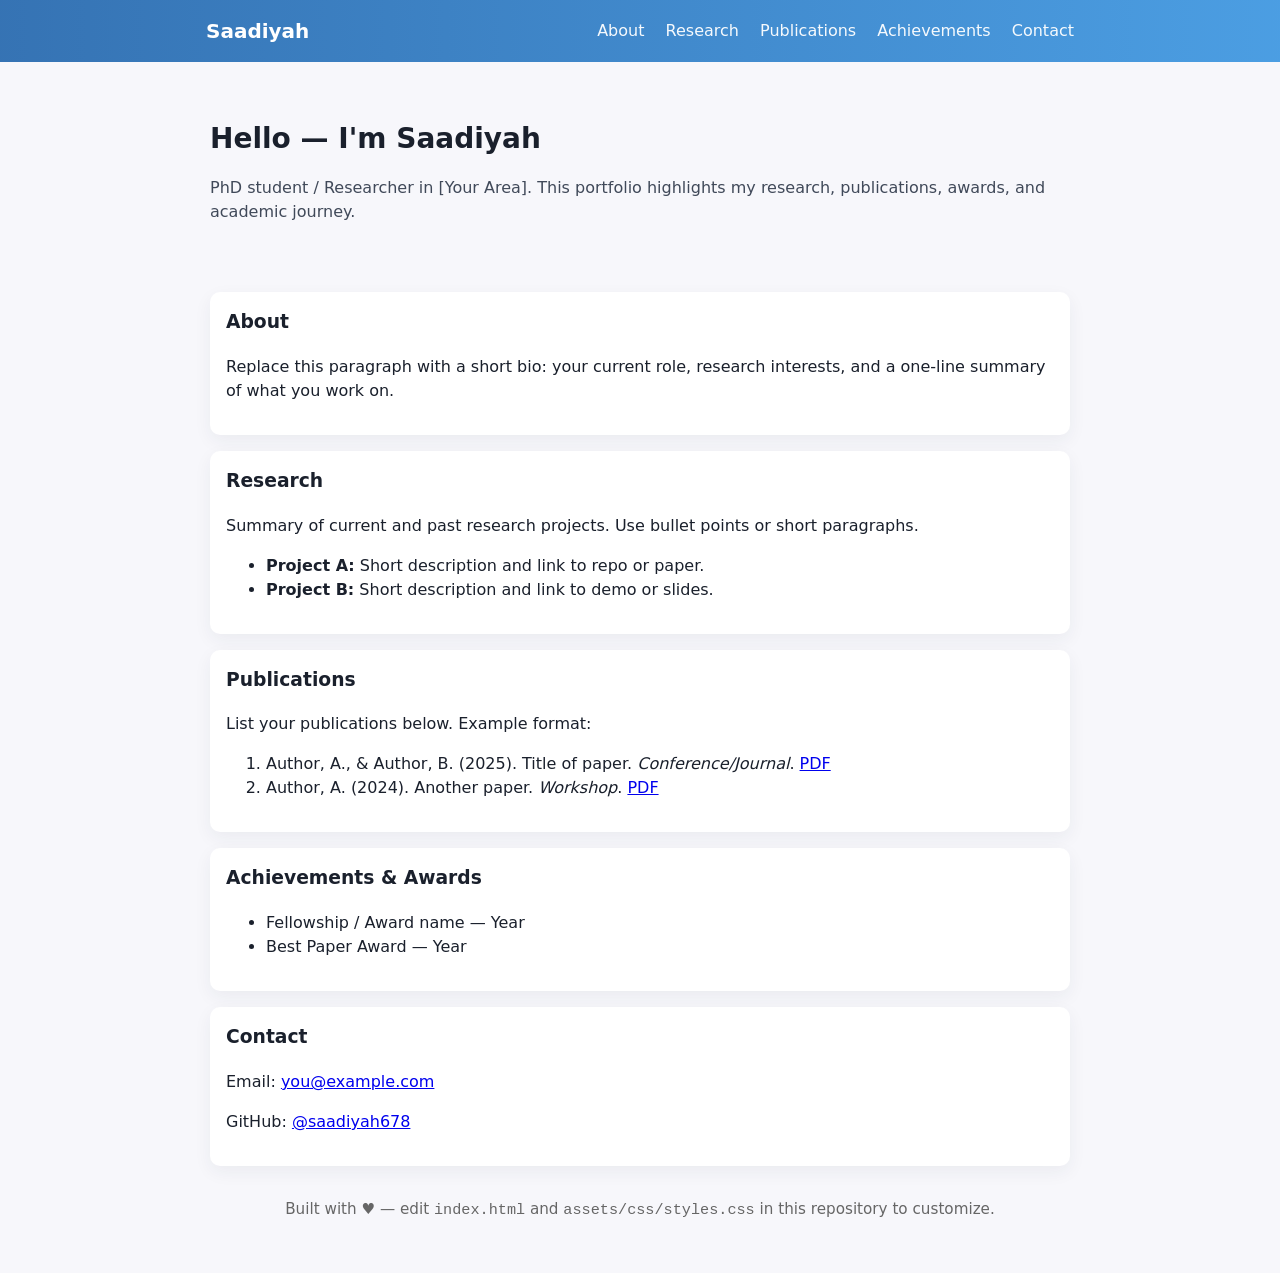
==== index.html @ e5b78a2c "Add initial portfolio website (index, styles, README)" ====
<!doctype html>
<html lang="en">
<head>
  <meta charset="utf-8" />
  <meta name="viewport" content="width=device-width, initial-scale=1" />
  <title>Saadiyah — Research & Portfolio</title>
  <meta name="description" content="Personal portfolio featuring research, publications, achievements, awards, and academic journey." />
  <link rel="stylesheet" href="/assets/css/styles.css">
</head>
<body>
  <header class="site-header">
    <div class="container">
      <h1 class="site-title">Saadiyah</h1>
      <nav class="nav">
        <a href="#about">About</a>
        <a href="#research">Research</a>
        <a href="#publications">Publications</a>
        <a href="#achievements">Achievements</a>
        <a href="#contact">Contact</a>
      </nav>
    </div>
  </header>

  <main class="container">
    <section id="hero" class="hero">
      <h2>Hello — I'm Saadiyah</h2>
      <p class="lead">PhD student / Researcher in [Your Area]. This portfolio highlights my research, publications, awards, and academic journey.</p>
    </section>

    <section id="about" class="card">
      <h3>About</h3>
      <p>Replace this paragraph with a short bio: your current role, research interests, and a one-line summary of what you work on.</p>
    </section>

    <section id="research" class="card">
      <h3>Research</h3>
      <p>Summary of current and past research projects. Use bullet points or short paragraphs.</p>
      <ul>
        <li><strong>Project A:</strong> Short description and link to repo or paper.</li>
        <li><strong>Project B:</strong> Short description and link to demo or slides.</li>
      </ul>
    </section>

    <section id="publications" class="card">
      <h3>Publications</h3>
      <p>List your publications below. Example format:</p>
      <ol>
        <li>Author, A., & Author, B. (2025). Title of paper. <em>Conference/Journal</em>. <a href="#">PDF</a></li>
        <li>Author, A. (2024). Another paper. <em>Workshop</em>. <a href="#">PDF</a></li>
      </ol>
    </section>

    <section id="achievements" class="card">
      <h3>Achievements & Awards</h3>
      <ul>
        <li>Fellowship / Award name — Year</li>
        <li>Best Paper Award — Year</li>
      </ul>
    </section>

    <section id="contact" class="card">
      <h3>Contact</h3>
      <p>Email: <a href="mailto:you@example.com">you@example.com</a></p>
      <p>GitHub: <a href="https://github.com/saadiyah678">@saadiyah678</a></p>
    </section>

    <footer class="site-footer">
      <p>Built with ♥ — edit <code>index.html</code> and <code>assets/css/styles.css</code> in this repository to customize.</p>
    </footer>
  </main>
</body>
</html>
---- assets/css/styles.css ----
/* Simple responsive styles for the portfolio */
:root{
  --bg:#f7f7fb;
  --card:#ffffff;
  --accent:#2b6cb0;
  --text:#1a202c;
}
*{box-sizing:border-box}
body{font-family:system-ui,-apple-system,Segoe UI,Roboto,'Helvetica Neue',Arial;line-height:1.5;color:var(--text);background:var(--bg);margin:0}
.container{max-width:900px;margin:0 auto;padding:1.25rem}
.site-header{background:linear-gradient(90deg, rgba(43,108,176,0.95), rgba(66,153,225,0.95));color:#fff}
.site-header .container{display:flex;align-items:center;justify-content:space-between;padding:1rem}
.site-title{margin:0;font-size:1.25rem}
.nav a{color:rgba(255,255,255,0.95);margin-left:1rem;text-decoration:none}
.hero{padding:2.25rem 0}
.hero h2{margin:0 0 .5rem;font-size:1.75rem}
.lead{color:#2d3748;opacity:0.9}
.card{background:var(--card);padding:1rem;border-radius:10px;margin:1rem 0;box-shadow:0 6px 18px rgba(36,47,60,0.06)}
.card h3{margin-top:0}
.site-footer{text-align:center;color:#666;margin:2rem 0;font-size:.95rem}
@media (max-width:600px){
  .site-header .container{flex-direction:column;align-items:flex-start}
  .nav{margin-top:.5rem}
  .nav a{margin-left:0;margin-right:1rem}
}
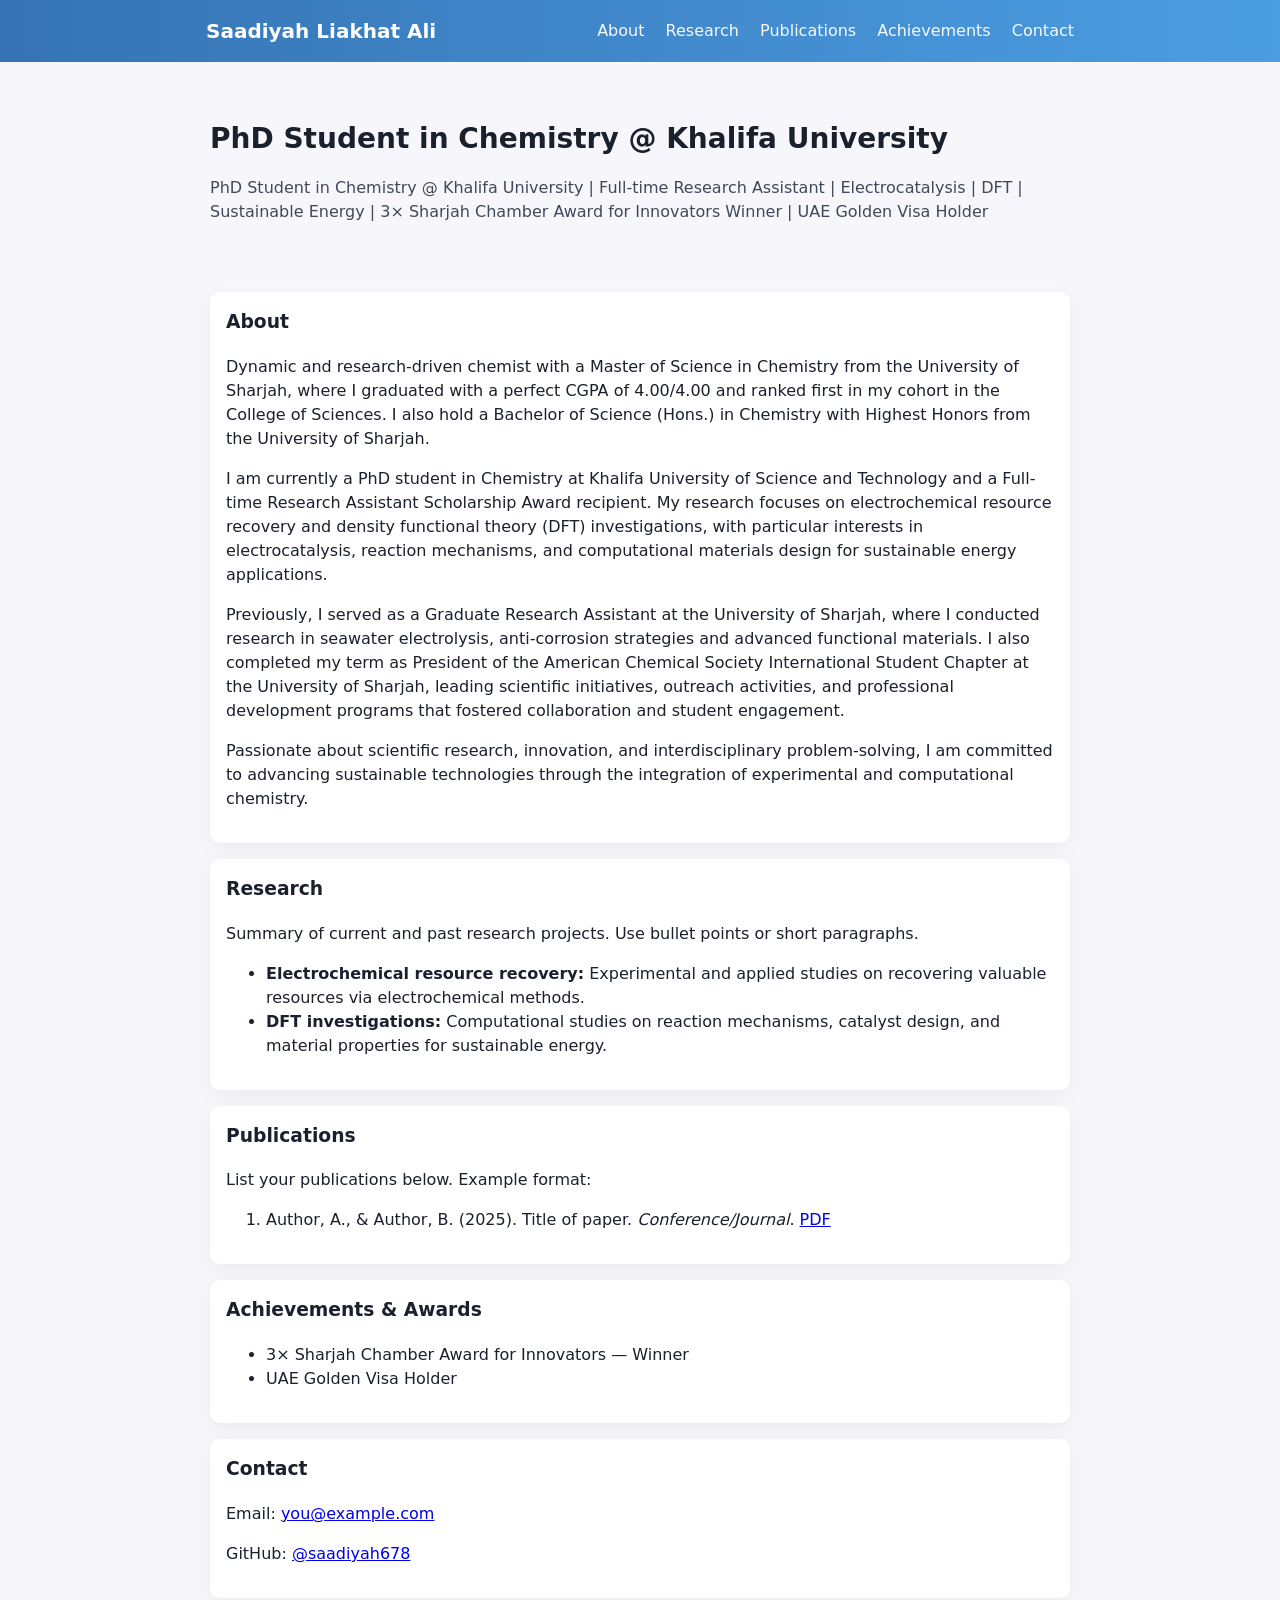
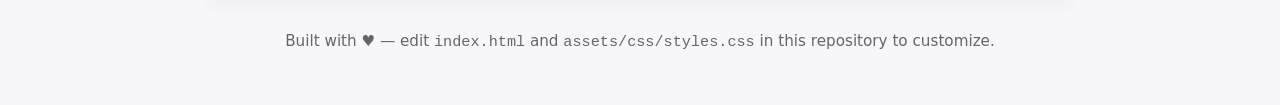
==== commit 8feecfe2: "Update homepage: add full name, professional title, and detailed bio" ====
--- a/index.html
+++ b/index.html
@@ -3,14 +3,14 @@
 <head>
   <meta charset="utf-8" />
   <meta name="viewport" content="width=device-width, initial-scale=1" />
-  <title>Saadiyah — Research & Portfolio</title>
-  <meta name="description" content="Personal portfolio featuring research, publications, achievements, awards, and academic journey." />
+  <title>Saadiyah Liakhat Ali — Research & Portfolio</title>
+  <meta name="description" content="Saadiyah Liakhat Ali — PhD Student in Chemistry. Research in electrocatalysis, DFT, and sustainable energy." />
   <link rel="stylesheet" href="/assets/css/styles.css">
 </head>
 <body>
   <header class="site-header">
     <div class="container">
-      <h1 class="site-title">Saadiyah</h1>
+      <h1 class="site-title">Saadiyah Liakhat Ali</h1>
       <nav class="nav">
         <a href="#about">About</a>
         <a href="#research">Research</a>
@@ -23,21 +23,27 @@
 
   <main class="container">
     <section id="hero" class="hero">
-      <h2>Hello — I'm Saadiyah</h2>
-      <p class="lead">PhD student / Researcher in [Your Area]. This portfolio highlights my research, publications, awards, and academic journey.</p>
+      <h2>PhD Student in Chemistry @ Khalifa University</h2>
+      <p class="lead">PhD Student in Chemistry @ Khalifa University | Full-time Research Assistant | Electrocatalysis | DFT | Sustainable Energy | 3× Sharjah Chamber Award for Innovators Winner | UAE Golden Visa Holder</p>
     </section>
 
     <section id="about" class="card">
       <h3>About</h3>
-      <p>Replace this paragraph with a short bio: your current role, research interests, and a one-line summary of what you work on.</p>
+      <p>Dynamic and research-driven chemist with a Master of Science in Chemistry from the University of Sharjah, where I graduated with a perfect CGPA of 4.00/4.00 and ranked first in my cohort in the College of Sciences. I also hold a Bachelor of Science (Hons.) in Chemistry with Highest Honors from the University of Sharjah.</p>
+
+      <p>I am currently a PhD student in Chemistry at Khalifa University of Science and Technology and a Full-time Research Assistant Scholarship Award recipient. My research focuses on electrochemical resource recovery and density functional theory (DFT) investigations, with particular interests in electrocatalysis, reaction mechanisms, and computational materials design for sustainable energy applications.</p>
+
+      <p>Previously, I served as a Graduate Research Assistant at the University of Sharjah, where I conducted research in seawater electrolysis, anti-corrosion strategies and advanced functional materials. I also completed my term as President of the American Chemical Society International Student Chapter at the University of Sharjah, leading scientific initiatives, outreach activities, and professional development programs that fostered collaboration and student engagement.</p>
+
+      <p>Passionate about scientific research, innovation, and interdisciplinary problem-solving, I am committed to advancing sustainable technologies through the integration of experimental and computational chemistry.</p>
     </section>
 
     <section id="research" class="card">
       <h3>Research</h3>
       <p>Summary of current and past research projects. Use bullet points or short paragraphs.</p>
       <ul>
-        <li><strong>Project A:</strong> Short description and link to repo or paper.</li>
-        <li><strong>Project B:</strong> Short description and link to demo or slides.</li>
+        <li><strong>Electrochemical resource recovery:</strong> Experimental and applied studies on recovering valuable resources via electrochemical methods.</li>
+        <li><strong>DFT investigations:</strong> Computational studies on reaction mechanisms, catalyst design, and material properties for sustainable energy.</li>
       </ul>
     </section>
 
@@ -45,16 +51,15 @@
       <h3>Publications</h3>
       <p>List your publications below. Example format:</p>
       <ol>
-        <li>Author, A., & Author, B. (2025). Title of paper. <em>Conference/Journal</em>. <a href="#">PDF</a></li>
-        <li>Author, A. (2024). Another paper. <em>Workshop</em>. <a href="#">PDF</a></li>
+        <li>Author, A., &amp; Author, B. (2025). Title of paper. <em>Conference/Journal</em>. <a href="#">PDF</a></li>
       </ol>
     </section>
 
     <section id="achievements" class="card">
       <h3>Achievements & Awards</h3>
       <ul>
-        <li>Fellowship / Award name — Year</li>
-        <li>Best Paper Award — Year</li>
+        <li>3× Sharjah Chamber Award for Innovators — Winner</li>
+        <li>UAE Golden Visa Holder</li>
       </ul>
     </section>
 
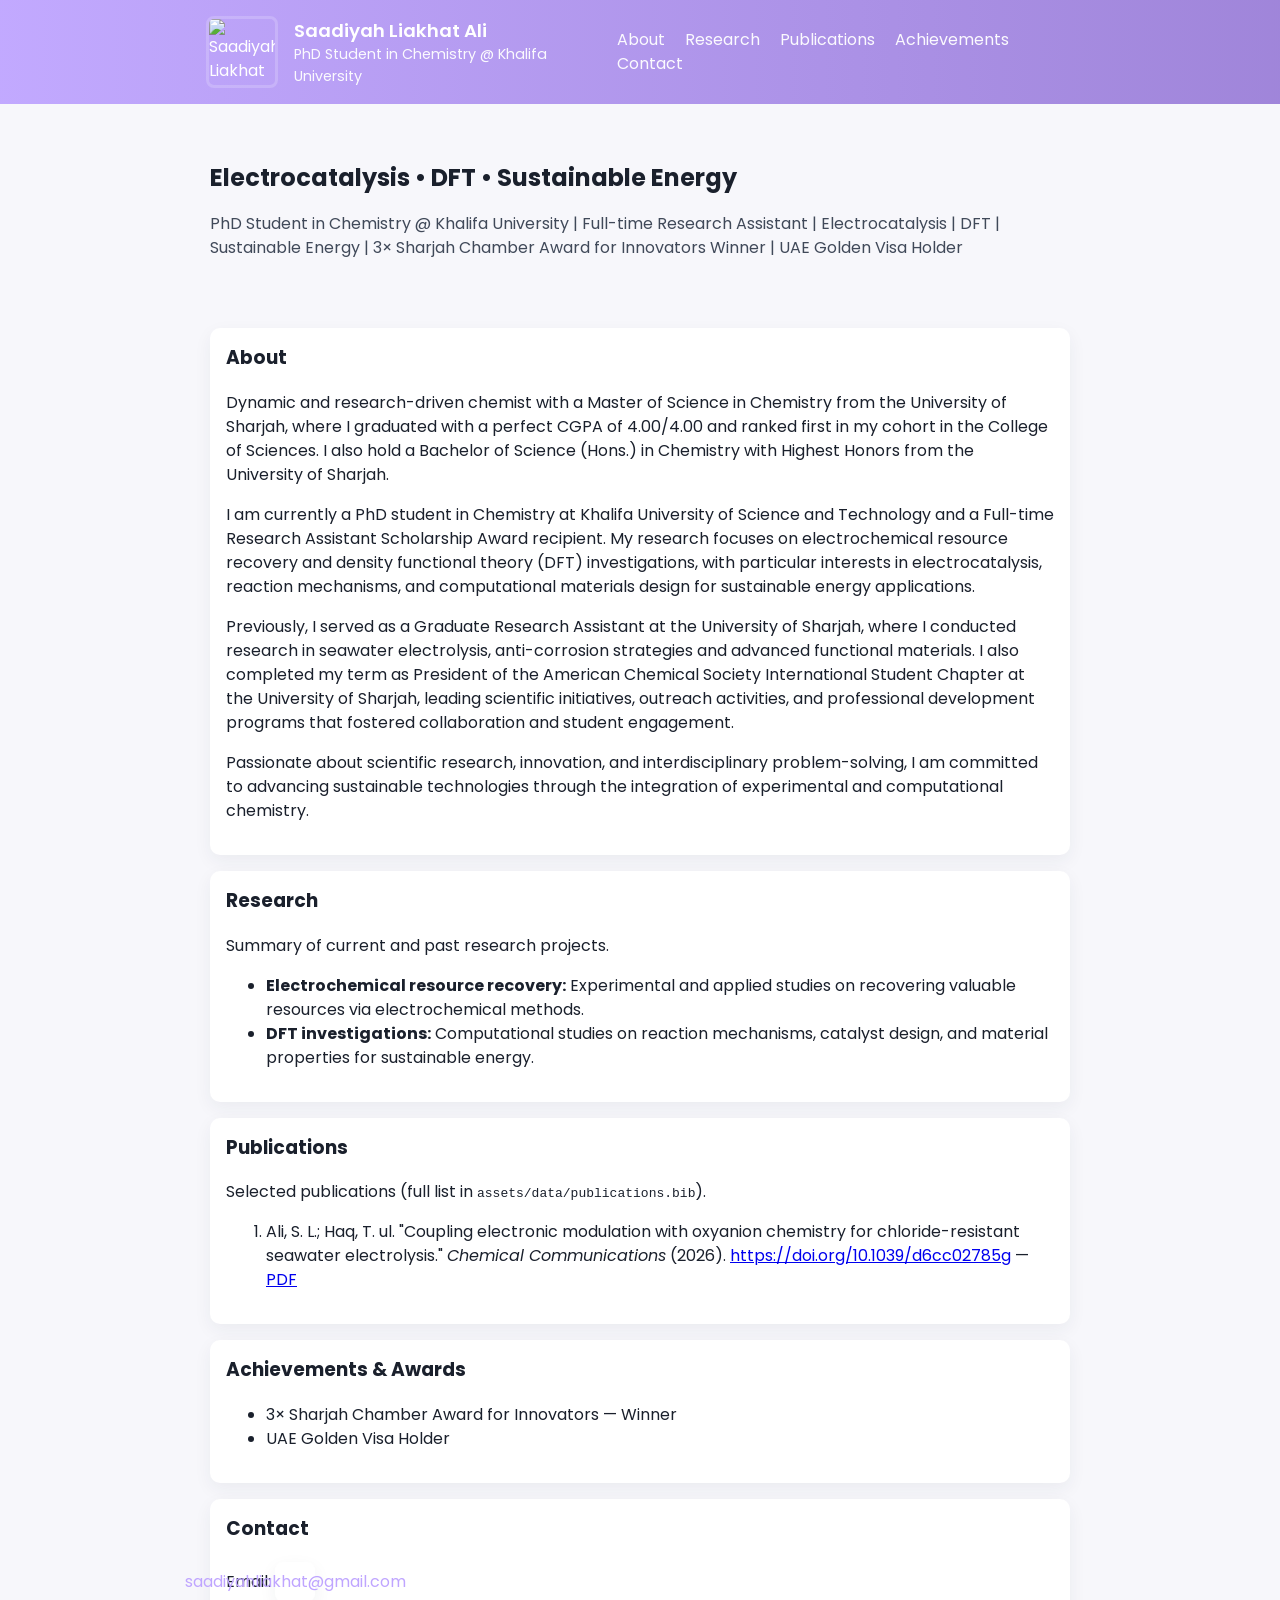
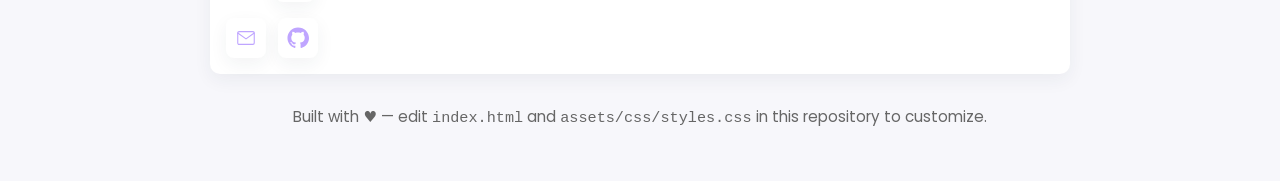
==== commit cada6bce: "Add contact details, social links, Google font, purple accent; add publications.bib and update style" ====
--- a/index.html
+++ b/index.html
@@ -5,12 +5,21 @@
   <meta name="viewport" content="width=device-width, initial-scale=1" />
   <title>Saadiyah Liakhat Ali — Research & Portfolio</title>
   <meta name="description" content="Saadiyah Liakhat Ali — PhD Student in Chemistry. Research in electrocatalysis, DFT, and sustainable energy." />
+  <!-- Google Font -->
+  <link href="https://fonts.googleapis.com/css2?family=Poppins:wght@300;400;600;700&display=swap" rel="stylesheet">
   <link rel="stylesheet" href="/assets/css/styles.css">
 </head>
 <body>
   <header class="site-header">
-    <div class="container">
-      <h1 class="site-title">Saadiyah Liakhat Ali</h1>
+    <div class="container header-inner">
+      <div class="brand">
+        <img src="/assets/images/profile.jpg" alt="Saadiyah Liakhat Ali" class="avatar" />
+        <div>
+          <h1 class="site-title">Saadiyah Liakhat Ali</h1>
+          <p class="subtitle">PhD Student in Chemistry @ Khalifa University</p>
+        </div>
+      </div>
+
       <nav class="nav">
         <a href="#about">About</a>
         <a href="#research">Research</a>
@@ -23,7 +32,7 @@
 
   <main class="container">
     <section id="hero" class="hero">
-      <h2>PhD Student in Chemistry @ Khalifa University</h2>
+      <h2>Electrocatalysis • DFT • Sustainable Energy</h2>
       <p class="lead">PhD Student in Chemistry @ Khalifa University | Full-time Research Assistant | Electrocatalysis | DFT | Sustainable Energy | 3× Sharjah Chamber Award for Innovators Winner | UAE Golden Visa Holder</p>
     </section>
 
@@ -40,7 +49,7 @@
 
     <section id="research" class="card">
       <h3>Research</h3>
-      <p>Summary of current and past research projects. Use bullet points or short paragraphs.</p>
+      <p>Summary of current and past research projects.</p>
       <ul>
         <li><strong>Electrochemical resource recovery:</strong> Experimental and applied studies on recovering valuable resources via electrochemical methods.</li>
         <li><strong>DFT investigations:</strong> Computational studies on reaction mechanisms, catalyst design, and material properties for sustainable energy.</li>
@@ -49,9 +58,11 @@
 
     <section id="publications" class="card">
       <h3>Publications</h3>
-      <p>List your publications below. Example format:</p>
+      <p>Selected publications (full list in <code>assets/data/publications.bib</code>).</p>
       <ol>
-        <li>Author, A., &amp; Author, B. (2025). Title of paper. <em>Conference/Journal</em>. <a href="#">PDF</a></li>
+        <li>
+          Ali, S. L.; Haq, T. ul. "Coupling electronic modulation with oxyanion chemistry for chloride-resistant seawater electrolysis." <em>Chemical Communications</em> (2026). <a href="https://doi.org/10.1039/d6cc02785g">https://doi.org/10.1039/d6cc02785g</a> — <a href="https://pubs.rsc.org/cc/article-pdf/doi/10.1039/d6cc02785g/13614329/d6cc02785g.pdf" target="_blank">PDF</a>
+        </li>
       </ol>
     </section>
 
@@ -63,10 +74,27 @@
       </ul>
     </section>
 
-    <section id="contact" class="card">
+    <section id="contact" class="card contact-card">
       <h3>Contact</h3>
-      <p>Email: <a href="mailto:you@example.com">you@example.com</a></p>
-      <p>GitHub: <a href="https://github.com/saadiyah678">@saadiyah678</a></p>
+      <p>Email: <a href="mailto:saadiyahliakhat@gmail.com">saadiyahliakhat@gmail.com</a></p>
+
+      <div class="social-icons" aria-label="Social links">
+        <a href="mailto:saadiyahliakhat@gmail.com" title="Email">
+          <!-- email icon -->
+          <svg width="22" height="22" viewBox="0 0 24 24" fill="none" xmlns="http://www.w3.org/2000/svg" aria-hidden="true">
+            <path d="M3 6.5C3 5.67157 3.67157 5 4.5 5H19.5C20.3284 5 21 5.67157 21 6.5V17.5C21 18.3284 20.3284 19 19.5 19H4.5C3.67157 19 3 18.3284 3 17.5V6.5Z" stroke="currentColor" stroke-width="1.2" stroke-linecap="round" stroke-linejoin="round"/>
+            <path d="M21 6.5L12 13L3 6.5" stroke="currentColor" stroke-width="1.2" stroke-linecap="round" stroke-linejoin="round"/>
+          </svg>
+        </a>
+
+        <a href="https://github.com/saadiyah678" target="_blank" rel="noopener" title="GitHub">
+          <!-- github icon -->
+          <svg width="22" height="22" viewBox="0 0 24 24" fill="currentColor" xmlns="http://www.w3.org/2000/svg" aria-hidden="true">
+            <path d="M12 .5C5.648.5.5 5.648.5 12c0 5.086 3.292 9.396 7.865 10.918.575.106.785-.25.785-.556 0-.274-.01-1-.016-1.958-3.2.696-3.876-1.543-3.876-1.543-.523-1.33-1.277-1.685-1.277-1.685-1.043-.712.08-.698.08-.698 1.153.08 1.76 1.185 1.76 1.185 1.025 1.754 2.689 1.247 3.345.954.104-.742.402-1.247.731-1.534-2.555-.29-5.244-1.277-5.244-5.676 0-1.253.447-2.277 1.183-3.081-.119-.29-.513-1.45.112-3.023 0 0 .964-.309 3.16 1.176.917-.255 1.902-.382 2.881-.387.98.005 1.965.132 2.884.387 2.195-1.486 3.158-1.176 3.158-1.176.628 1.573.234 2.733.115 3.023.739.804 1.182 1.828 1.182 3.081 0 4.41-2.693 5.381-5.257 5.668.414.356.783 1.057.783 2.128 0 1.536-.014 2.776-.014 3.153 0 .31.208.668.791.555C20.71 21.394 24 17.084 24 12c0-6.352-5.148-11.5-12-11.5z"/>
+          </svg>
+        </a>
+
+      </div>
     </section>
 
     <footer class="site-footer">
--- a/assets/css/styles.css
+++ b/assets/css/styles.css
@@ -1,25 +1,36 @@
-/* Simple responsive styles for the portfolio */
+/* Simple responsive styles for the portfolio (updated: purple accent, Google font) */
 :root{
   --bg:#f7f7fb;
   --card:#ffffff;
-  --accent:#2b6cb0;
+  --accent:#BFA5FF; /* light purple */
   --text:#1a202c;
 }
 *{box-sizing:border-box}
-body{font-family:system-ui,-apple-system,Segoe UI,Roboto,'Helvetica Neue',Arial;line-height:1.5;color:var(--text);background:var(--bg);margin:0}
+body{font-family:'Poppins',system-ui,-apple-system,Segoe UI,Roboto,'Helvetica Neue',Arial;line-height:1.5;color:var(--text);background:var(--bg);margin:0}
 .container{max-width:900px;margin:0 auto;padding:1.25rem}
-.site-header{background:linear-gradient(90deg, rgba(43,108,176,0.95), rgba(66,153,225,0.95));color:#fff}
+.site-header{background:linear-gradient(90deg, rgba(191,165,255,0.95), rgba(155,127,216,0.95));color:#fff}
 .site-header .container{display:flex;align-items:center;justify-content:space-between;padding:1rem}
-.site-title{margin:0;font-size:1.25rem}
+.header-inner{display:flex;align-items:center;justify-content:space-between}
+.brand{display:flex;align-items:center;gap:1rem}
+.avatar{width:72px;height:72px;border-radius:8px;object-fit:cover;border:3px solid rgba(255,255,255,0.18)}
+.site-title{margin:0;font-size:1.15rem;font-weight:600}
+.subtitle{margin:0;font-size:.9rem;opacity:0.95}
 .nav a{color:rgba(255,255,255,0.95);margin-left:1rem;text-decoration:none}
 .hero{padding:2.25rem 0}
-.hero h2{margin:0 0 .5rem;font-size:1.75rem}
+.hero h2{margin:0 0 .5rem;font-size:1.5rem}
 .lead{color:#2d3748;opacity:0.9}
 .card{background:var(--card);padding:1rem;border-radius:10px;margin:1rem 0;box-shadow:0 6px 18px rgba(36,47,60,0.06)}
 .card h3{margin-top:0}
 .site-footer{text-align:center;color:#666;margin:2rem 0;font-size:.95rem}
-@media (max-width:600px){
+.contact-card .social-icons{display:flex;gap:0.75rem;margin-top:0.5rem}
+.contact-card a{display:inline-flex;align-items:center;justify-content:center;width:40px;height:40px;background:var(--card);border-radius:8px;color:var(--accent);text-decoration:none;box-shadow:0 6px 18px rgba(36,47,60,0.06)}
+.contact-card a svg{display:block}
+@media (max-width:800px){
   .site-header .container{flex-direction:column;align-items:flex-start}
   .nav{margin-top:.5rem}
   .nav a{margin-left:0;margin-right:1rem}
 }
+@media (max-width:420px){
+  .avatar{width:56px;height:56px}
+  .container{padding:0.75rem}
+}
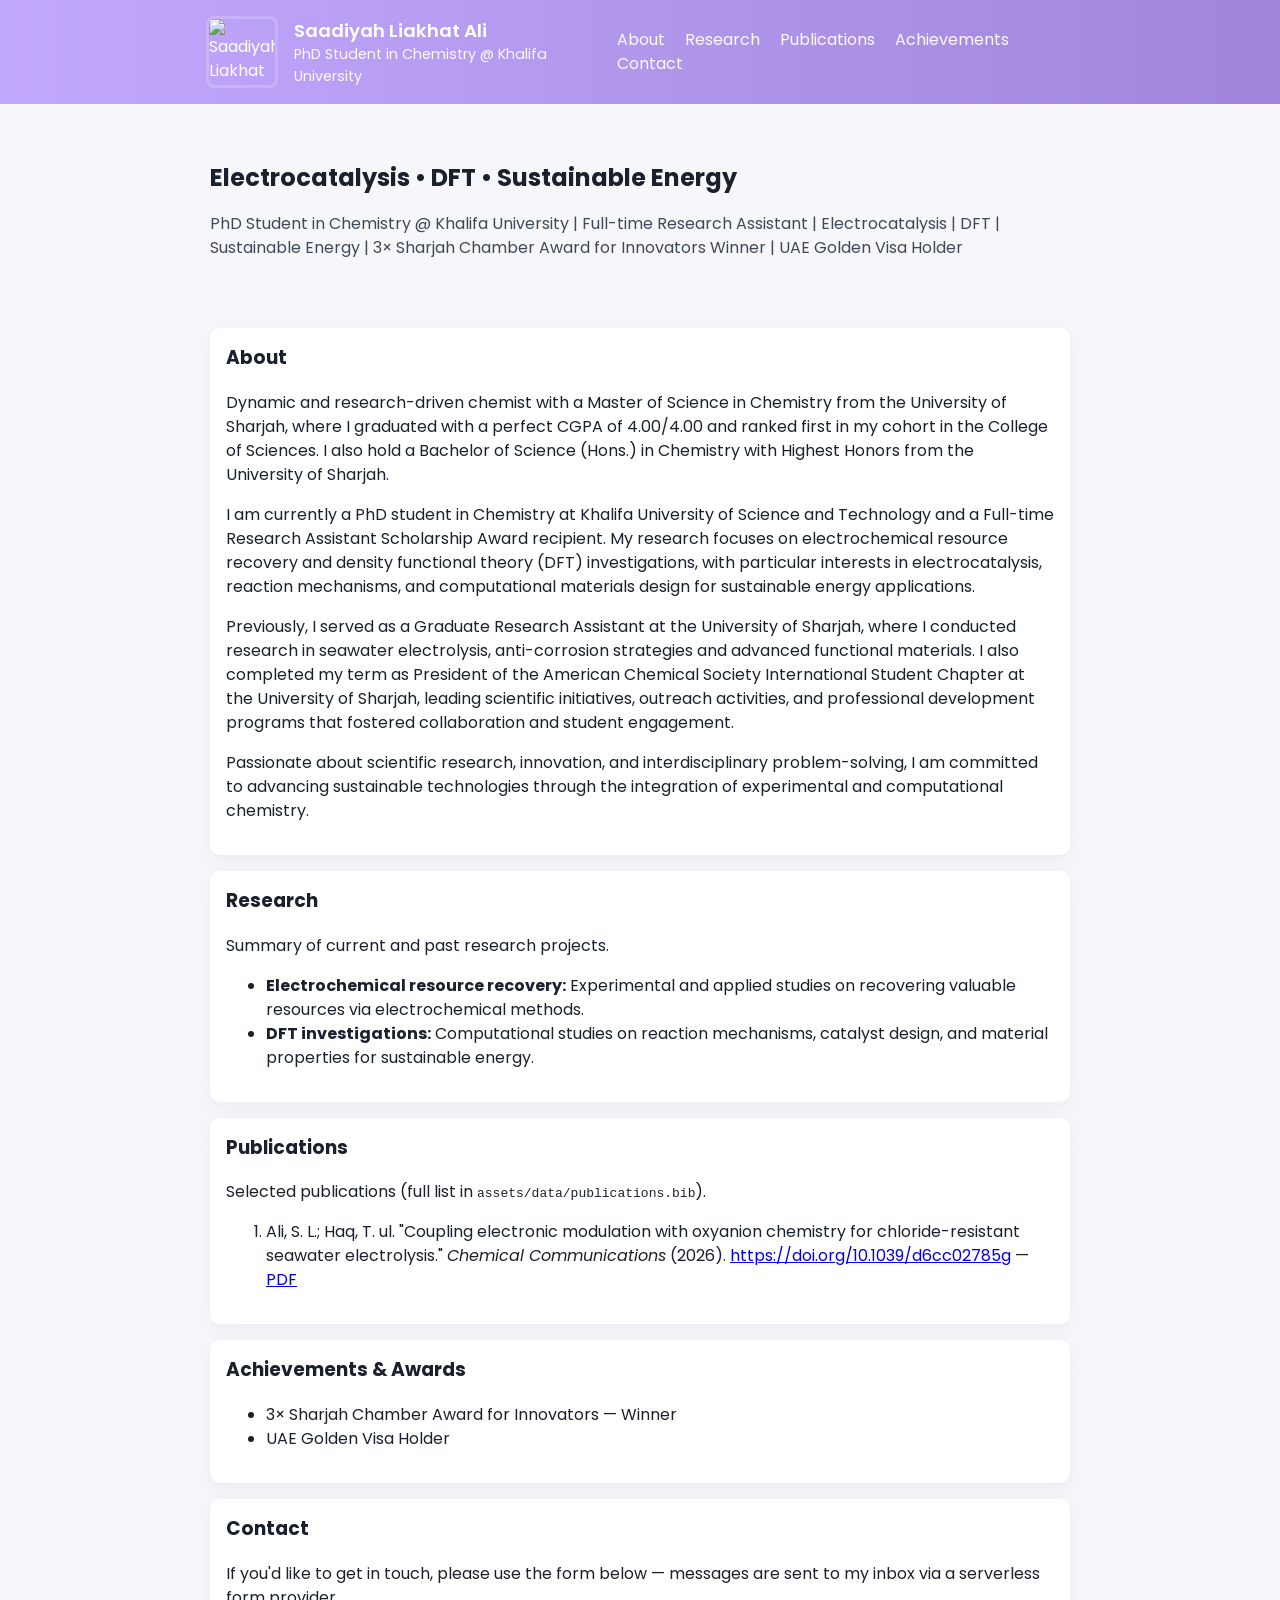
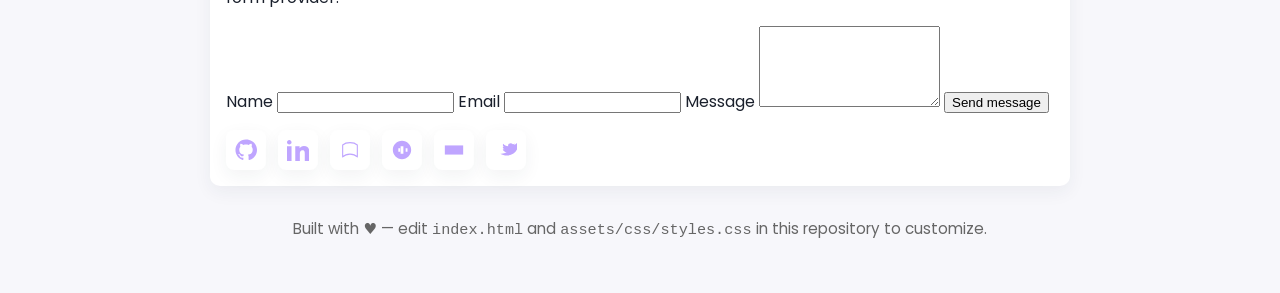
==== commit 25c2c6e7: "Add profile photo, contact form, social links (LinkedIn, Scholar, ORCID, RG, Bluesky), and form hand" ====
--- a/index.html
+++ b/index.html
@@ -13,7 +13,7 @@
   <header class="site-header">
     <div class="container header-inner">
       <div class="brand">
-        <img src="/assets/images/profile.jpg" alt="Saadiyah Liakhat Ali" class="avatar" />
+        <img src="/assets/images/saadiyah.jpg" alt="Saadiyah Liakhat Ali" class="avatar" />
         <div>
           <h1 class="site-title">Saadiyah Liakhat Ali</h1>
           <p class="subtitle">PhD Student in Chemistry @ Khalifa University</p>
@@ -76,21 +76,62 @@
 
     <section id="contact" class="card contact-card">
       <h3>Contact</h3>
-      <p>Email: <a href="mailto:saadiyahliakhat@gmail.com">saadiyahliakhat@gmail.com</a></p>
+      <p>If you'd like to get in touch, please use the form below — messages are sent to my inbox via a serverless form provider.</p>
+
+      <form id="contact-form" class="contact-form" method="POST" action="https://formspree.io/f/your-form-id">
+        <label for="name">Name</label>
+        <input type="text" id="name" name="name" required />
+
+        <label for="email">Email</label>
+        <input type="email" id="email" name="email" required />
+
+        <label for="message">Message</label>
+        <textarea id="message" name="message" rows="5" required></textarea>
+
+        <button type="submit" class="btn">Send message</button>
+        <p id="form-status" class="form-status" aria-live="polite"></p>
+      </form>
 
       <div class="social-icons" aria-label="Social links">
-        <a href="mailto:saadiyahliakhat@gmail.com" title="Email">
-          <!-- email icon -->
-          <svg width="22" height="22" viewBox="0 0 24 24" fill="none" xmlns="http://www.w3.org/2000/svg" aria-hidden="true">
-            <path d="M3 6.5C3 5.67157 3.67157 5 4.5 5H19.5C20.3284 5 21 5.67157 21 6.5V17.5C21 18.3284 20.3284 19 19.5 19H4.5C3.67157 19 3 18.3284 3 17.5V6.5Z" stroke="currentColor" stroke-width="1.2" stroke-linecap="round" stroke-linejoin="round"/>
-            <path d="M21 6.5L12 13L3 6.5" stroke="currentColor" stroke-width="1.2" stroke-linecap="round" stroke-linejoin="round"/>
-          </svg>
-        </a>
-
         <a href="https://github.com/saadiyah678" target="_blank" rel="noopener" title="GitHub">
           <!-- github icon -->
           <svg width="22" height="22" viewBox="0 0 24 24" fill="currentColor" xmlns="http://www.w3.org/2000/svg" aria-hidden="true">
             <path d="M12 .5C5.648.5.5 5.648.5 12c0 5.086 3.292 9.396 7.865 10.918.575.106.785-.25.785-.556 0-.274-.01-1-.016-1.958-3.2.696-3.876-1.543-3.876-1.543-.523-1.33-1.277-1.685-1.277-1.685-1.043-.712.08-.698.08-.698 1.153.08 1.76 1.185 1.76 1.185 1.025 1.754 2.689 1.247 3.345.954.104-.742.402-1.247.731-1.534-2.555-.29-5.244-1.277-5.244-5.676 0-1.253.447-2.277 1.183-3.081-.119-.29-.513-1.45.112-3.023 0 0 .964-.309 3.16 1.176.917-.255 1.902-.382 2.881-.387.98.005 1.965.132 2.884.387 2.195-1.486 3.158-1.176 3.158-1.176.628 1.573.234 2.733.115 3.023.739.804 1.182 1.828 1.182 3.081 0 4.41-2.693 5.381-5.257 5.668.414.356.783 1.057.783 2.128 0 1.536-.014 2.776-.014 3.153 0 .31.208.668.791.555C20.71 21.394 24 17.084 24 12c0-6.352-5.148-11.5-12-11.5z"/>
+          </svg>
+        </a>
+
+        <a href="https://www.linkedin.com/in/saadiyah-liakhat-ali-87bb34242" target="_blank" rel="noopener" title="LinkedIn">
+          <!-- linkedin icon -->
+          <svg width="22" height="22" viewBox="0 0 24 24" fill="currentColor" xmlns="http://www.w3.org/2000/svg" aria-hidden="true">
+            <path d="M4.98 3.5C4.98 4.88 3.86 6 2.48 6S0 4.88 0 3.5 1.12 1 2.48 1s2.5 1.12 2.5 2.5zM0 8h4.96v16H0V8zM8.98 8h4.76v2.16h.07c.66-1.25 2.27-2.56 4.67-2.56 5 0 5.92 3.29 5.92 7.57V24h-5v-7.5c0-1.79-.03-4.1-2.5-4.1-2.5 0-2.88 1.95-2.88 3.98V24h-5V8z"/>
+          </svg>
+        </a>
+
+        <a href="https://scholar.google.com/citations?user=HOV-SKAAAAAJ&hl=en" target="_blank" rel="noopener" title="Google Scholar">
+          <!-- scholar icon (book) -->
+          <svg width="22" height="22" viewBox="0 0 24 24" fill="none" xmlns="http://www.w3.org/2000/svg" stroke="currentColor" aria-hidden="true">
+            <path d="M4 19.5C4 19.5 7 16.5 12 16.5s8 3 8 3V6.5S17 4 12 4 4 6.5 4 6.5v13z" stroke-width="1.2" stroke-linecap="round" stroke-linejoin="round"/>
+          </svg>
+        </a>
+
+        <a href="https://orcid.org/0009-0006-7501-6375" target="_blank" rel="noopener" title="ORCID">
+          <!-- orcid icon -->
+          <svg width="22" height="22" viewBox="0 0 24 24" fill="currentColor" xmlns="http://www.w3.org/2000/svg" aria-hidden="true">
+            <path d="M12 2C6.477 2 2 6.477 2 12s4.477 10 10 10 10-4.477 10-10S17.523 2 12 2zm-1.5 6h3v8h-3V8zM8 10h2v4H8v-4zm8 0h2v4h-2v-4z"/>
+          </svg>
+        </a>
+
+        <a href="https://www.researchgate.net/profile/Saadiyah-Liakhat-Ali-2/research" target="_blank" rel="noopener" title="ResearchGate">
+          <!-- researchgate icon (RG) -->
+          <svg width="22" height="22" viewBox="0 0 24 24" fill="currentColor" xmlns="http://www.w3.org/2000/svg" aria-hidden="true">
+            <path d="M2 7h20v10H2z"/>
+          </svg>
+        </a>
+
+        <a href="https://bsky.app/profile/saadiyah-ali.bsky.social" target="_blank" rel="noopener" title="Bluesky">
+          <!-- bluesky icon (bird) -->
+          <svg width="22" height="22" viewBox="0 0 24 24" fill="currentColor" xmlns="http://www.w3.org/2000/svg" aria-hidden="true">
+            <path d="M22 5.9c-.6.3-1.2.5-1.9.6.7-.4 1.2-1 1.5-1.7-.6.4-1.3.6-2.1.8C18.9 4.9 17.9 4.5 17 4.5c-1.5 0-2.7 1.2-2.7 2.7 0 .2 0 .5.1.7-2.2-.1-4.2-1.1-5.5-2.6-.2.4-.3.8-.3 1.2 0 1 .5 1.9 1.3 2.4-.5 0-1-.2-1.4-.4v.1c0 1.3.9 2.4 2.1 2.6-.4.1-.9.1-1.3.1-.3 0-.6 0-.9-.1.6 1.8 2.3 3.1 4.3 3.1-1.6 1.2-3.5 1.9-5.6 1.9-.4 0-.8 0-1.2-.1 2 1.3 4.4 2 6.9 2 8.3 0 12.8-6.9 12.8-12.9 0-.2 0-.4 0-.6.9-.6 1.6-1.3 2.2-2.1-.8.4-1.7.7-2.6.8z"/>
           </svg>
         </a>
 
@@ -101,5 +142,7 @@
       <p>Built with ♥ — edit <code>index.html</code> and <code>assets/css/styles.css</code> in this repository to customize.</p>
     </footer>
   </main>
+
+  <script src="/assets/js/contact.js"></script>
 </body>
 </html>
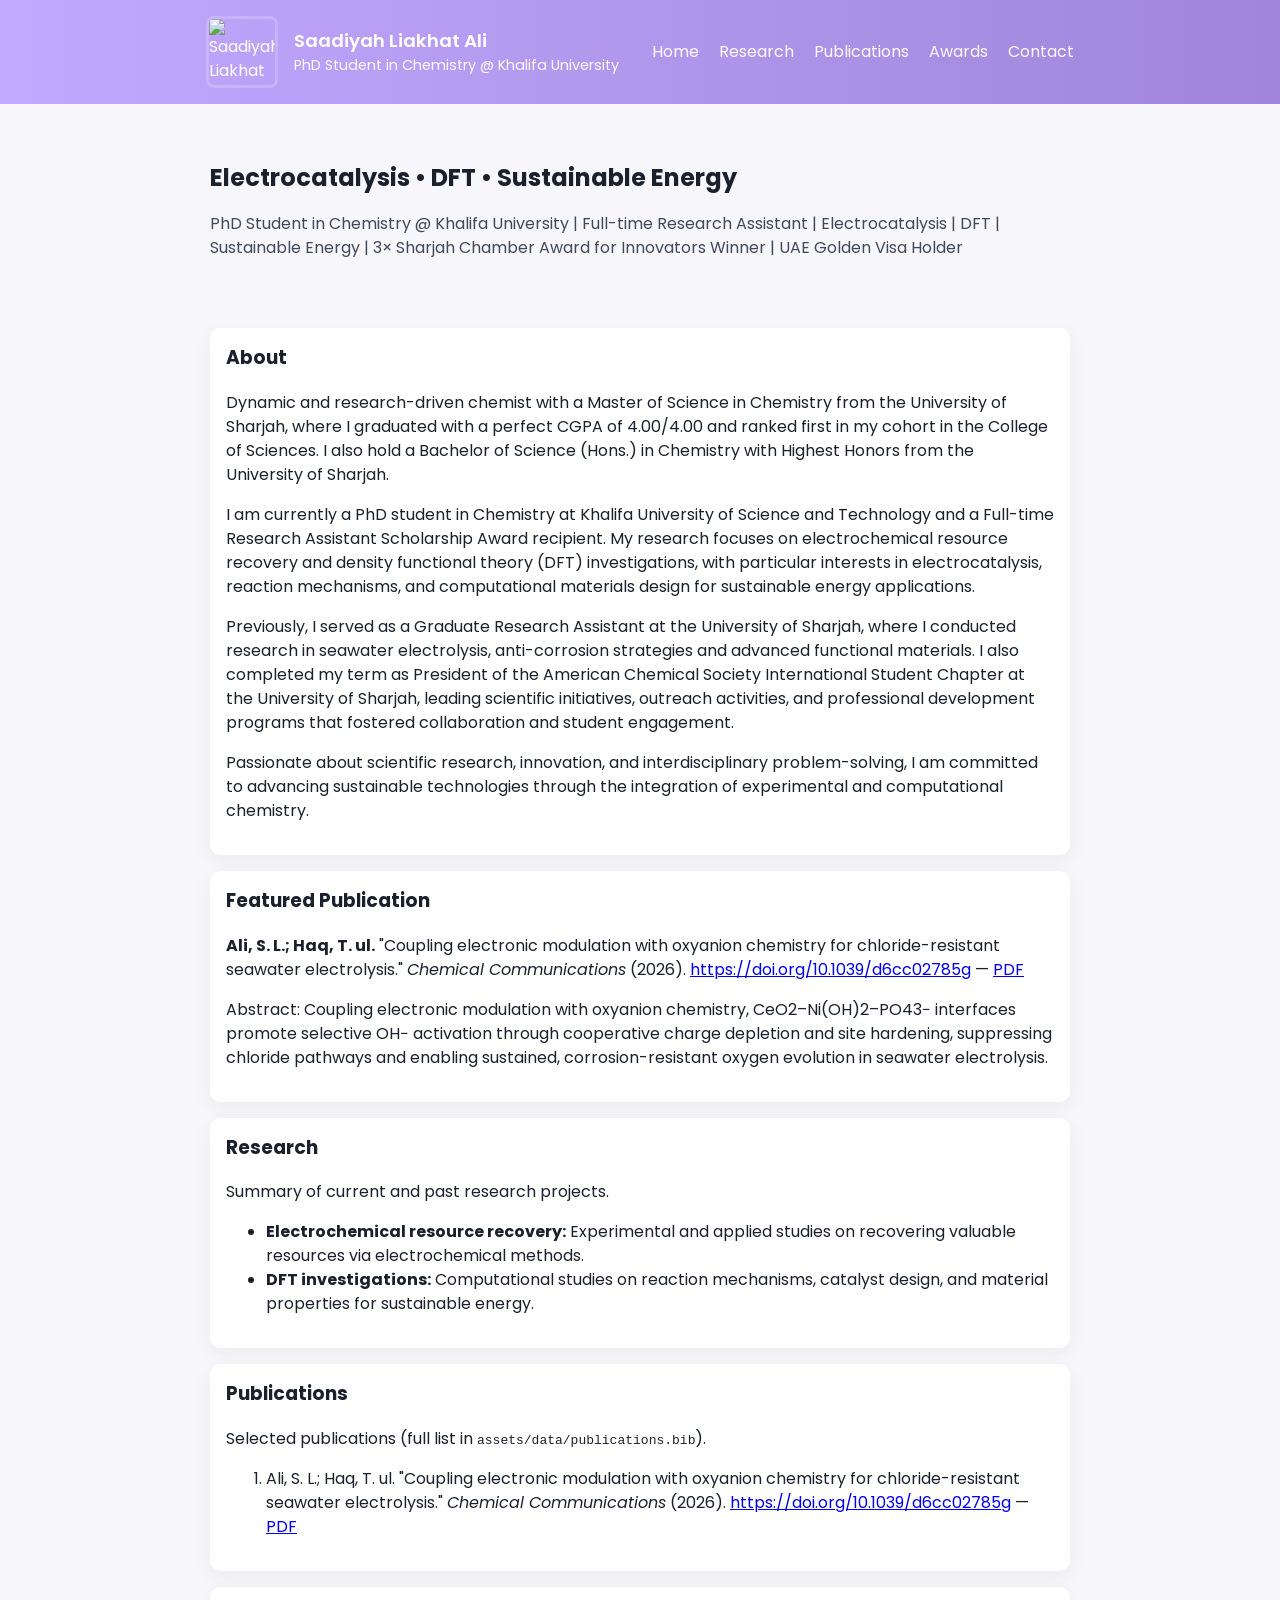
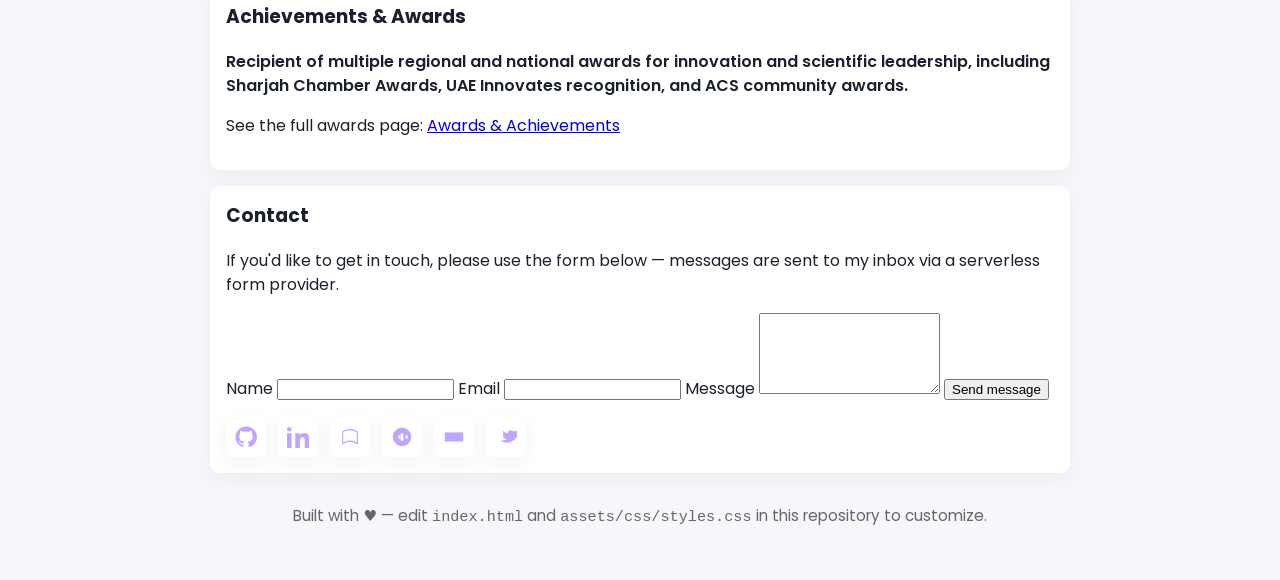
==== commit bcf5599c: "Add awards page (awards.html), featured awards subsection, featured publication section on homepage," ====
--- a/index.html
+++ b/index.html
@@ -21,10 +21,10 @@
       </div>
 
       <nav class="nav">
-        <a href="#about">About</a>
+        <a href="/index.html">Home</a>
         <a href="#research">Research</a>
         <a href="#publications">Publications</a>
-        <a href="#achievements">Achievements</a>
+        <a href="/awards.html">Awards</a>
         <a href="#contact">Contact</a>
       </nav>
     </div>
@@ -45,6 +45,12 @@
       <p>Previously, I served as a Graduate Research Assistant at the University of Sharjah, where I conducted research in seawater electrolysis, anti-corrosion strategies and advanced functional materials. I also completed my term as President of the American Chemical Society International Student Chapter at the University of Sharjah, leading scientific initiatives, outreach activities, and professional development programs that fostered collaboration and student engagement.</p>
 
       <p>Passionate about scientific research, innovation, and interdisciplinary problem-solving, I am committed to advancing sustainable technologies through the integration of experimental and computational chemistry.</p>
+    </section>
+
+    <section id="featured-publication" class="card">
+      <h3>Featured Publication</h3>
+      <p><strong>Ali, S. L.; Haq, T. ul.</strong> "Coupling electronic modulation with oxyanion chemistry for chloride-resistant seawater electrolysis." <em>Chemical Communications</em> (2026). <a href="https://doi.org/10.1039/d6cc02785g" target="_blank">https://doi.org/10.1039/d6cc02785g</a> — <a href="https://pubs.rsc.org/cc/article-pdf/doi/10.1039/d6cc02785g/13614329/d6cc02785g.pdf" target="_blank">PDF</a></p>
+      <p>Abstract: Coupling electronic modulation with oxyanion chemistry, CeO2–Ni(OH)2–PO43− interfaces promote selective OH− activation through cooperative charge depletion and site hardening, suppressing chloride pathways and enabling sustained, corrosion-resistant oxygen evolution in seawater electrolysis.</p>
     </section>
 
     <section id="research" class="card">
@@ -68,10 +74,8 @@
 
     <section id="achievements" class="card">
       <h3>Achievements & Awards</h3>
-      <ul>
-        <li>3× Sharjah Chamber Award for Innovators — Winner</li>
-        <li>UAE Golden Visa Holder</li>
-      </ul>
+      <p class="award-summary">Recipient of multiple regional and national awards for innovation and scientific leadership, including Sharjah Chamber Awards, UAE Innovates recognition, and ACS community awards.</p>
+      <p>See the full awards page: <a href="/awards.html">Awards & Achievements</a></p>
     </section>
 
     <section id="contact" class="card contact-card">
@@ -96,7 +100,7 @@
         <a href="https://github.com/saadiyah678" target="_blank" rel="noopener" title="GitHub">
           <!-- github icon -->
           <svg width="22" height="22" viewBox="0 0 24 24" fill="currentColor" xmlns="http://www.w3.org/2000/svg" aria-hidden="true">
-            <path d="M12 .5C5.648.5.5 5.648.5 12c0 5.086 3.292 9.396 7.865 10.918.575.106.785-.25.785-.556 0-.274-.01-1-.016-1.958-3.2.696-3.876-1.543-3.876-1.543-.523-1.33-1.277-1.685-1.277-1.685-1.043-.712.08-.698.08-.698 1.153.08 1.76 1.185 1.76 1.185 1.025 1.754 2.689 1.247 3.345.954.104-.742.402-1.247.731-1.534-2.555-.29-5.244-1.277-5.244-5.676 0-1.253.447-2.277 1.183-3.081-.119-.29-.513-1.45.112-3.023 0 0 .964-.309 3.16 1.176.917-.255 1.902-.382 2.881-.387.98.005 1.965.132 2.884.387 2.195-1.486 3.158-1.176 3.158-1.176.628 1.573.234 2.733.115 3.023.739.804 1.182 1.828 1.182 3.081 0 4.41-2.693 5.381-5.257 5.668.414.356.783 1.057.783 2.128 0 1.536-.014 2.776-.014 3.153 0 .31.208.668.791.555C20.71 21.394 24 17.084 24 12c0-6.352-5.148-11.5-12-11.5z"/>
+            <path d="M12 .5C5.648.5.5 5.648.5 12c0 5.086 3.292 9.396 7.865 10.918.575.106.785-.25.785-.556 0-.274-.01-1-.016-1.958-3.2.696-3.876-1.543-3.876-1.543-.523-1.33-1.277-1.685-1.277-1.685  -1.043-.712.08-.698.08-.698 1.153.08 1.76 1.185 1.76 1.185 1.025 1.754 2.689 1.247 3.345.954.104-.742.402-1.247.731-1.534-2.555-.29-5.244-1.277-5.244-5.676 0-1.253.447-2.277 1.183-3.081-.119-.29-.513-1.45.112-3.023 0 0 .964-.309 3.16 1.176.917-.255 1.902-.382 2.881-.387.98.005 1.965.132 2.884.387 2.195-1.486 3.158-1.176 3.158-1.176.628 1.573.234 2.733.115 3.023.739.804 1.182 1.828 1.182 3.081 0 4.41-2.693 5.381-5.257 5.668.414.356.783 1.057.783 2.128 0 1.536-.014 2.776-.014 3.153 0 .31.208.668.791.555C20.71 21.394 24 17.084 24 12c0-6.352-5.148-11.5-12-11.5z"/>
           </svg>
         </a>
 
--- a/assets/css/styles.css
+++ b/assets/css/styles.css
@@ -25,6 +25,16 @@
 .contact-card .social-icons{display:flex;gap:0.75rem;margin-top:0.5rem}
 .contact-card a{display:inline-flex;align-items:center;justify-content:center;width:40px;height:40px;background:var(--card);border-radius:8px;color:var(--accent);text-decoration:none;box-shadow:0 6px 18px rgba(36,47,60,0.06)}
 .contact-card a svg{display:block}
+
+/* Awards page styles */
+.award-summary{font-weight:600;margin-bottom:0.75rem}
+.awards-grid{display:grid;grid-template-columns:repeat(auto-fit,minmax(220px,1fr));gap:1rem}
+.awards-list{display:flex;flex-direction:column;gap:0.75rem}
+.award-card{background:linear-gradient(180deg,rgba(255,255,255,1),rgba(249,249,252,1));padding:0.9rem;border-radius:10px;border-left:4px solid var(--accent)}
+.award-card h4{margin:0 0 0.35rem 0;font-size:1rem}
+.award-card.featured{border-left-width:6px;box-shadow:0 10px 30px rgba(191,165,255,0.12);transform:translateY(0)}
+.muted{color:#666}
+
 @media (max-width:800px){
   .site-header .container{flex-direction:column;align-items:flex-start}
   .nav{margin-top:.5rem}
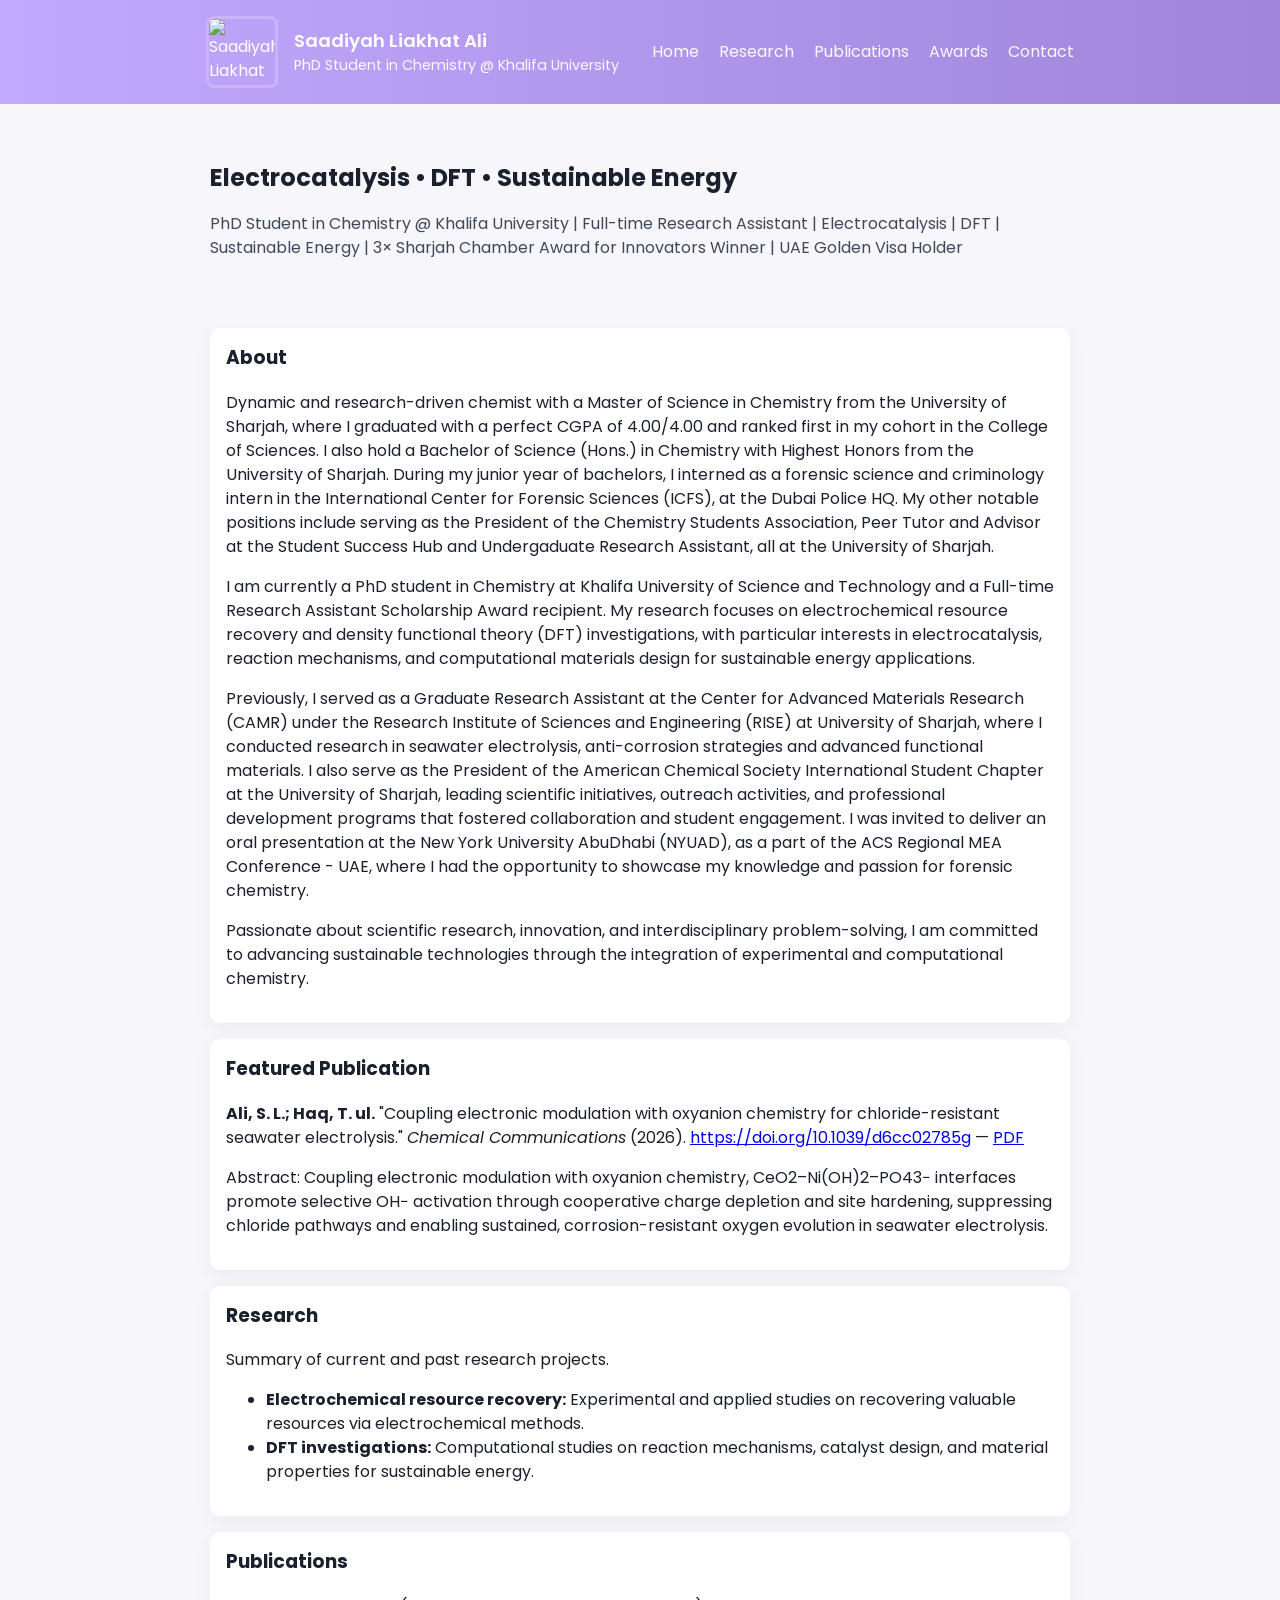
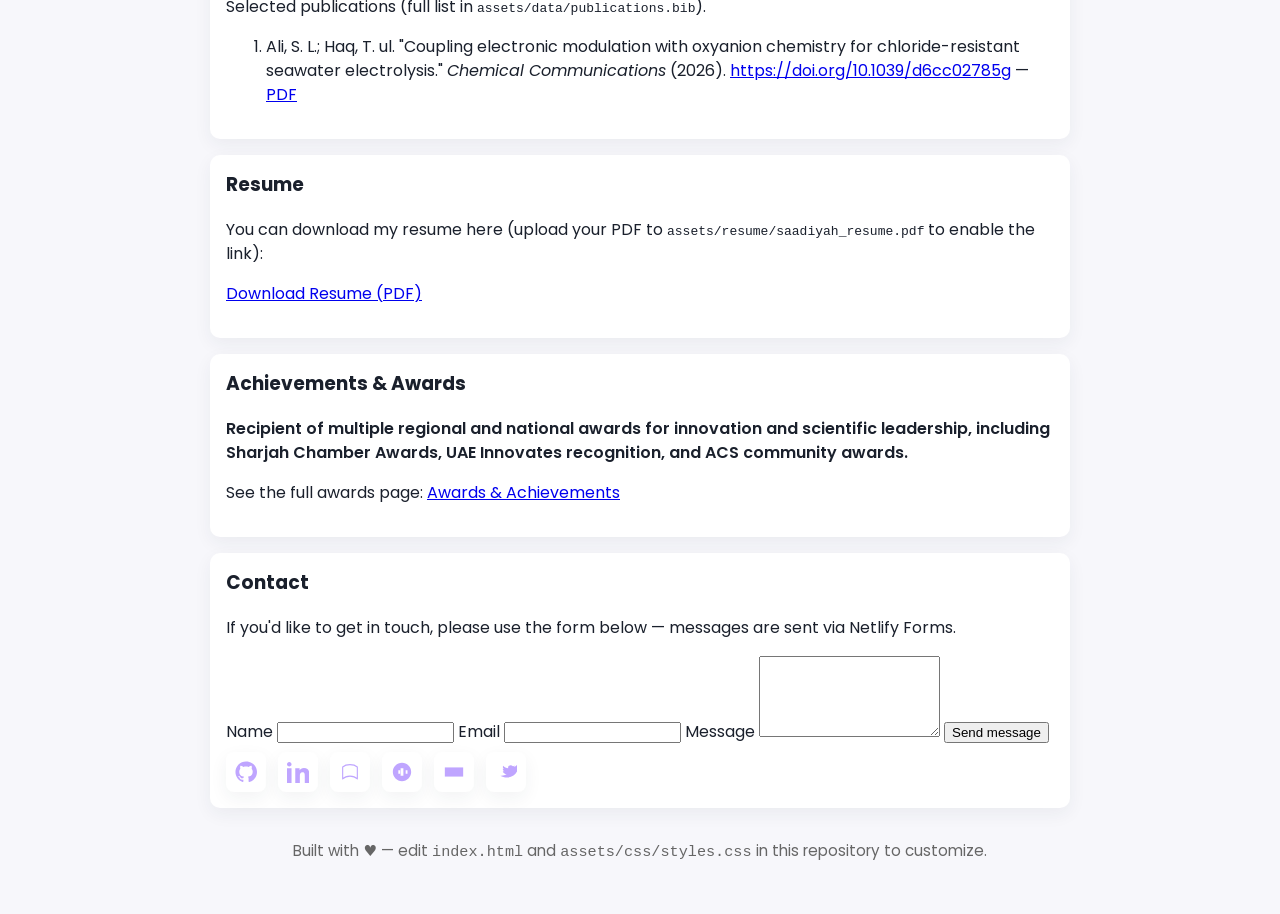
==== commit 28cf78c2: "Switch contact form to Netlify, update About bio text, add Resume section to homepage, and remove pl" ====
--- a/index.html
+++ b/index.html
@@ -38,11 +38,11 @@
 
     <section id="about" class="card">
       <h3>About</h3>
-      <p>Dynamic and research-driven chemist with a Master of Science in Chemistry from the University of Sharjah, where I graduated with a perfect CGPA of 4.00/4.00 and ranked first in my cohort in the College of Sciences. I also hold a Bachelor of Science (Hons.) in Chemistry with Highest Honors from the University of Sharjah.</p>
+      <p>Dynamic and research-driven chemist with a Master of Science in Chemistry from the University of Sharjah, where I graduated with a perfect CGPA of 4.00/4.00 and ranked first in my cohort in the College of Sciences. I also hold a Bachelor of Science (Hons.) in Chemistry with Highest Honors from the University of Sharjah. During my junior year of bachelors, I interned as a forensic science and criminology intern in the International Center for Forensic Sciences (ICFS), at the Dubai Police HQ. My other notable positions include serving as the President of the Chemistry Students Association, Peer Tutor and Advisor at the Student Success Hub and Undergaduate Research Assistant, all at the University of Sharjah.</p>
 
       <p>I am currently a PhD student in Chemistry at Khalifa University of Science and Technology and a Full-time Research Assistant Scholarship Award recipient. My research focuses on electrochemical resource recovery and density functional theory (DFT) investigations, with particular interests in electrocatalysis, reaction mechanisms, and computational materials design for sustainable energy applications.</p>
 
-      <p>Previously, I served as a Graduate Research Assistant at the University of Sharjah, where I conducted research in seawater electrolysis, anti-corrosion strategies and advanced functional materials. I also completed my term as President of the American Chemical Society International Student Chapter at the University of Sharjah, leading scientific initiatives, outreach activities, and professional development programs that fostered collaboration and student engagement.</p>
+      <p>Previously, I served as a Graduate Research Assistant at the Center for Advanced Materials Research (CAMR) under the Research Institute of Sciences and Engineering (RISE) at University of Sharjah, where I conducted research in seawater electrolysis, anti-corrosion strategies and advanced functional materials. I also serve as the President of the American Chemical Society International Student Chapter at the University of Sharjah, leading scientific initiatives, outreach activities, and professional development programs that fostered collaboration and student engagement. I was invited to deliver an oral presentation at the New York University AbuDhabi (NYUAD), as a part of the ACS Regional MEA Conference - UAE, where I had the opportunity to showcase my knowledge and passion for forensic chemistry.</p>
 
       <p>Passionate about scientific research, innovation, and interdisciplinary problem-solving, I am committed to advancing sustainable technologies through the integration of experimental and computational chemistry.</p>
     </section>
@@ -72,6 +72,12 @@
       </ol>
     </section>
 
+    <section id="resume" class="card">
+      <h3>Resume</h3>
+      <p>You can download my resume here (upload your PDF to <code>assets/resume/saadiyah_resume.pdf</code> to enable the link):</p>
+      <p><a href="/assets/resume/saadiyah_resume.pdf" download>Download Resume (PDF)</a></p>
+    </section>
+
     <section id="achievements" class="card">
       <h3>Achievements & Awards</h3>
       <p class="award-summary">Recipient of multiple regional and national awards for innovation and scientific leadership, including Sharjah Chamber Awards, UAE Innovates recognition, and ACS community awards.</p>
@@ -80,9 +86,11 @@
 
     <section id="contact" class="card contact-card">
       <h3>Contact</h3>
-      <p>If you'd like to get in touch, please use the form below — messages are sent to my inbox via a serverless form provider.</p>
+      <p>If you'd like to get in touch, please use the form below — messages are sent via Netlify Forms.</p>
 
-      <form id="contact-form" class="contact-form" method="POST" action="https://formspree.io/f/your-form-id">
+      <form name="contact" method="POST" data-netlify="true">
+        <input type="hidden" name="form-name" value="contact">
+
         <label for="name">Name</label>
         <input type="text" id="name" name="name" required />
 
@@ -93,7 +101,6 @@
         <textarea id="message" name="message" rows="5" required></textarea>
 
         <button type="submit" class="btn">Send message</button>
-        <p id="form-status" class="form-status" aria-live="polite"></p>
       </form>
 
       <div class="social-icons" aria-label="Social links">
@@ -147,6 +154,5 @@
     </footer>
   </main>
 
-  <script src="/assets/js/contact.js"></script>
 </body>
 </html>
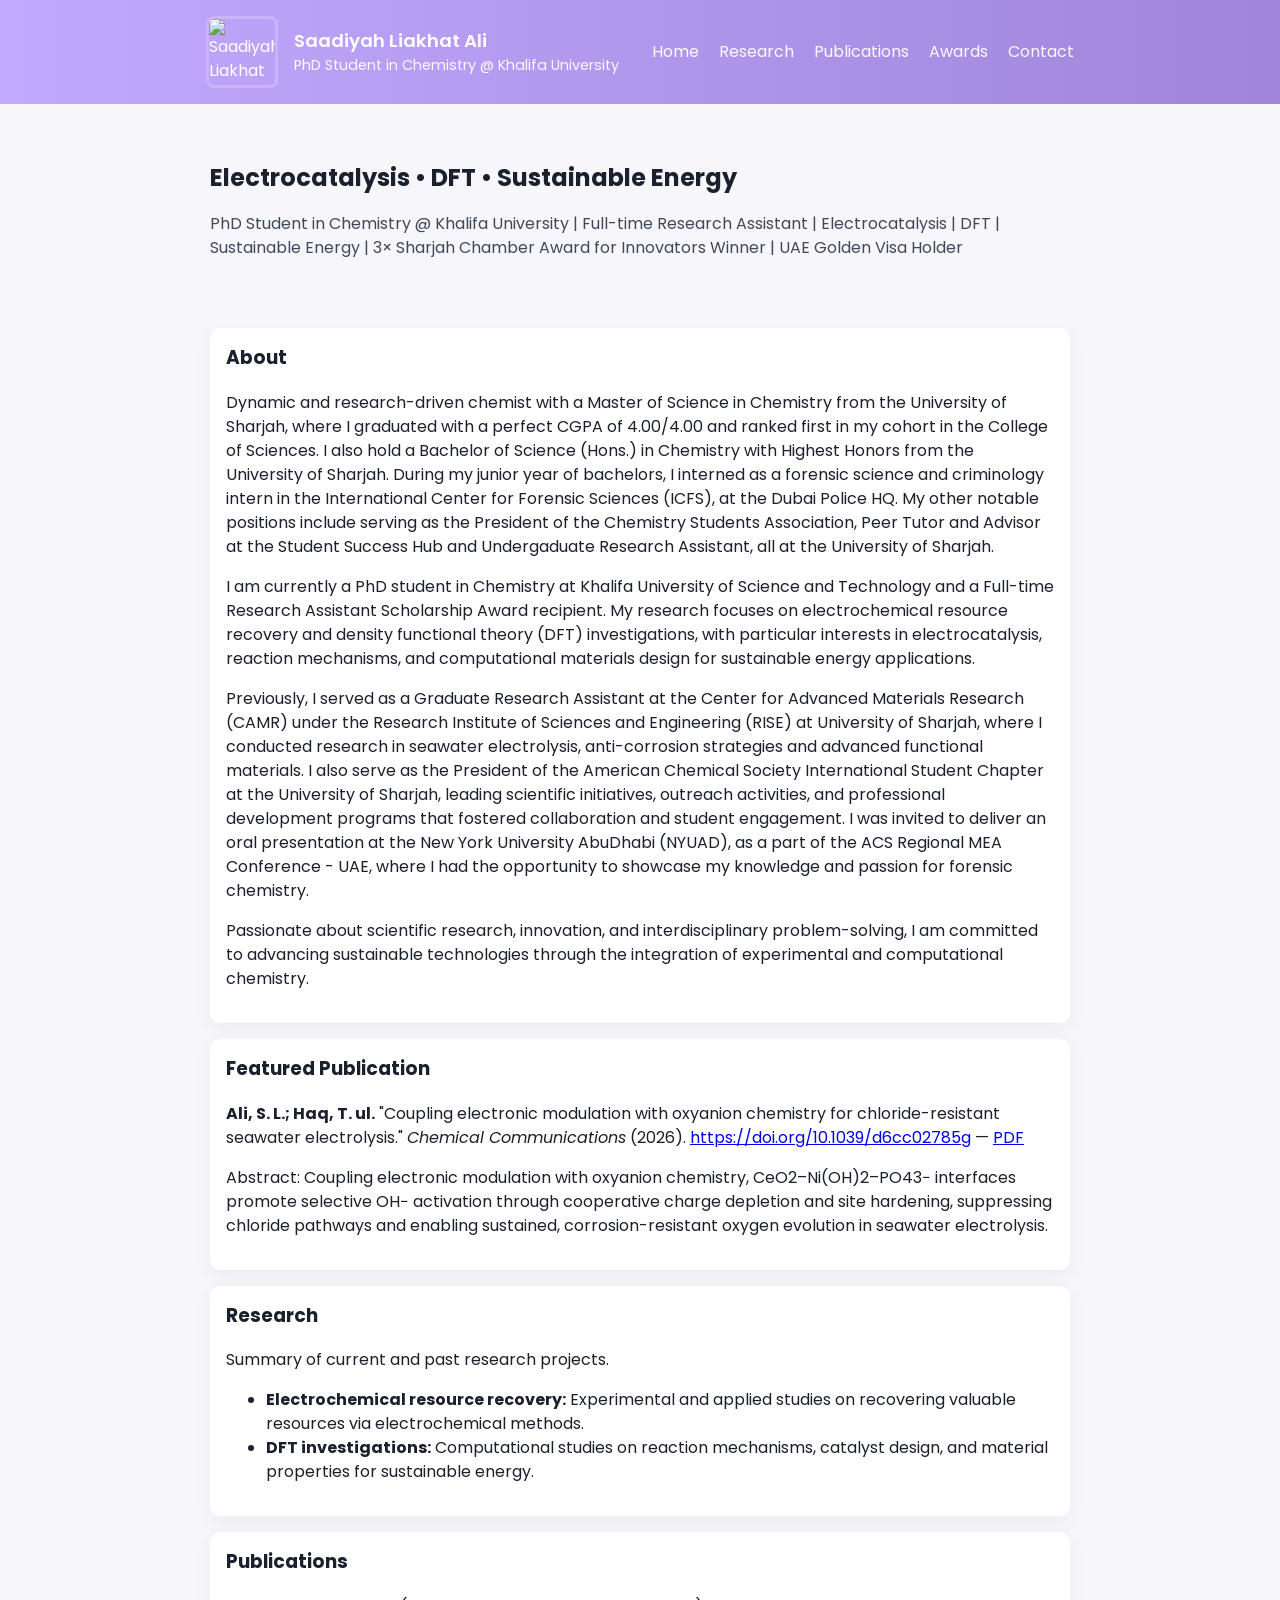
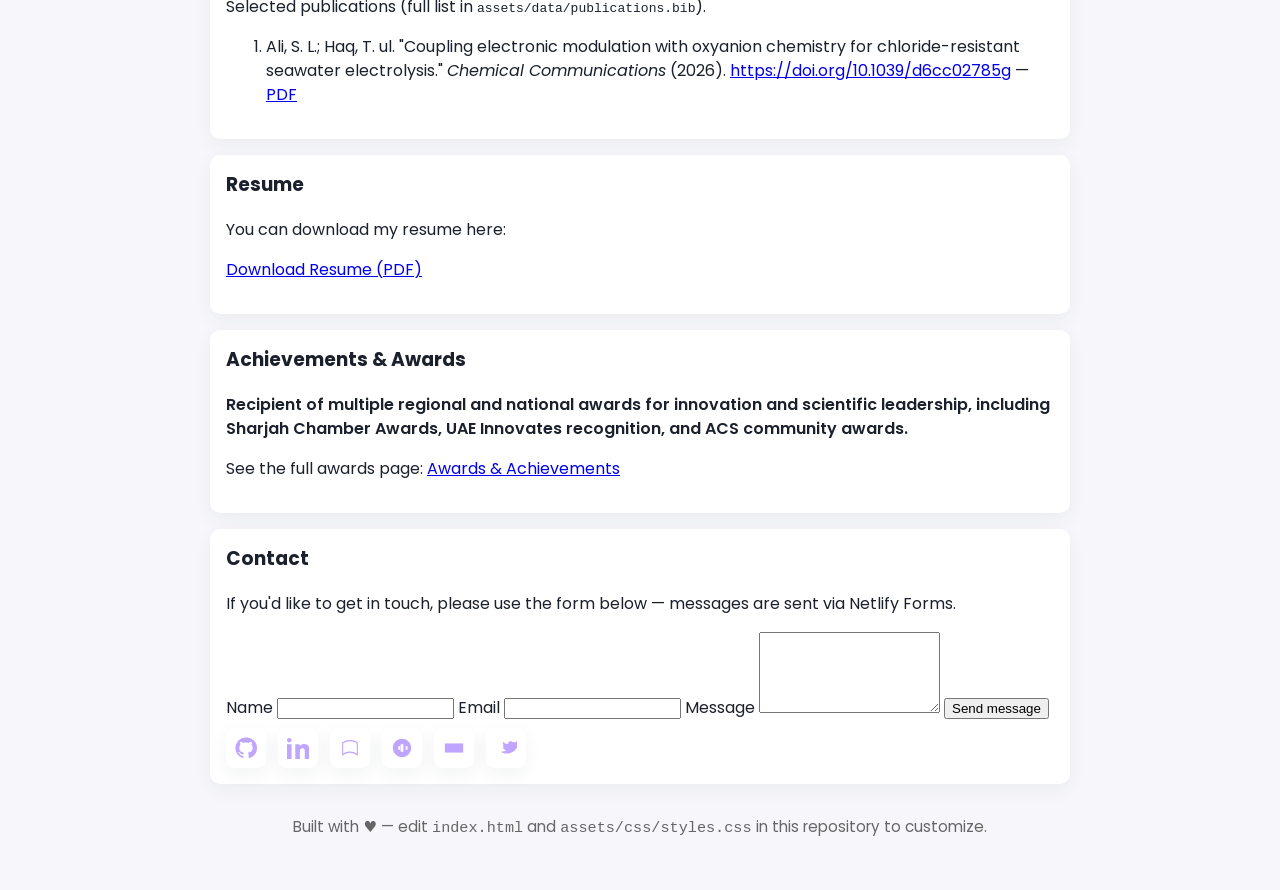
==== commit 5b6ee345: "Point resume link to uploaded file (assets/saadiyah_resume.pdf) and update resume text" ====
--- a/index.html
+++ b/index.html
@@ -74,8 +74,8 @@
 
     <section id="resume" class="card">
       <h3>Resume</h3>
-      <p>You can download my resume here (upload your PDF to <code>assets/resume/saadiyah_resume.pdf</code> to enable the link):</p>
-      <p><a href="/assets/resume/saadiyah_resume.pdf" download>Download Resume (PDF)</a></p>
+      <p>You can download my resume here:</p>
+      <p><a href="/assets/saadiyah_resume.pdf" download>Download Resume (PDF)</a></p>
     </section>
 
     <section id="achievements" class="card">
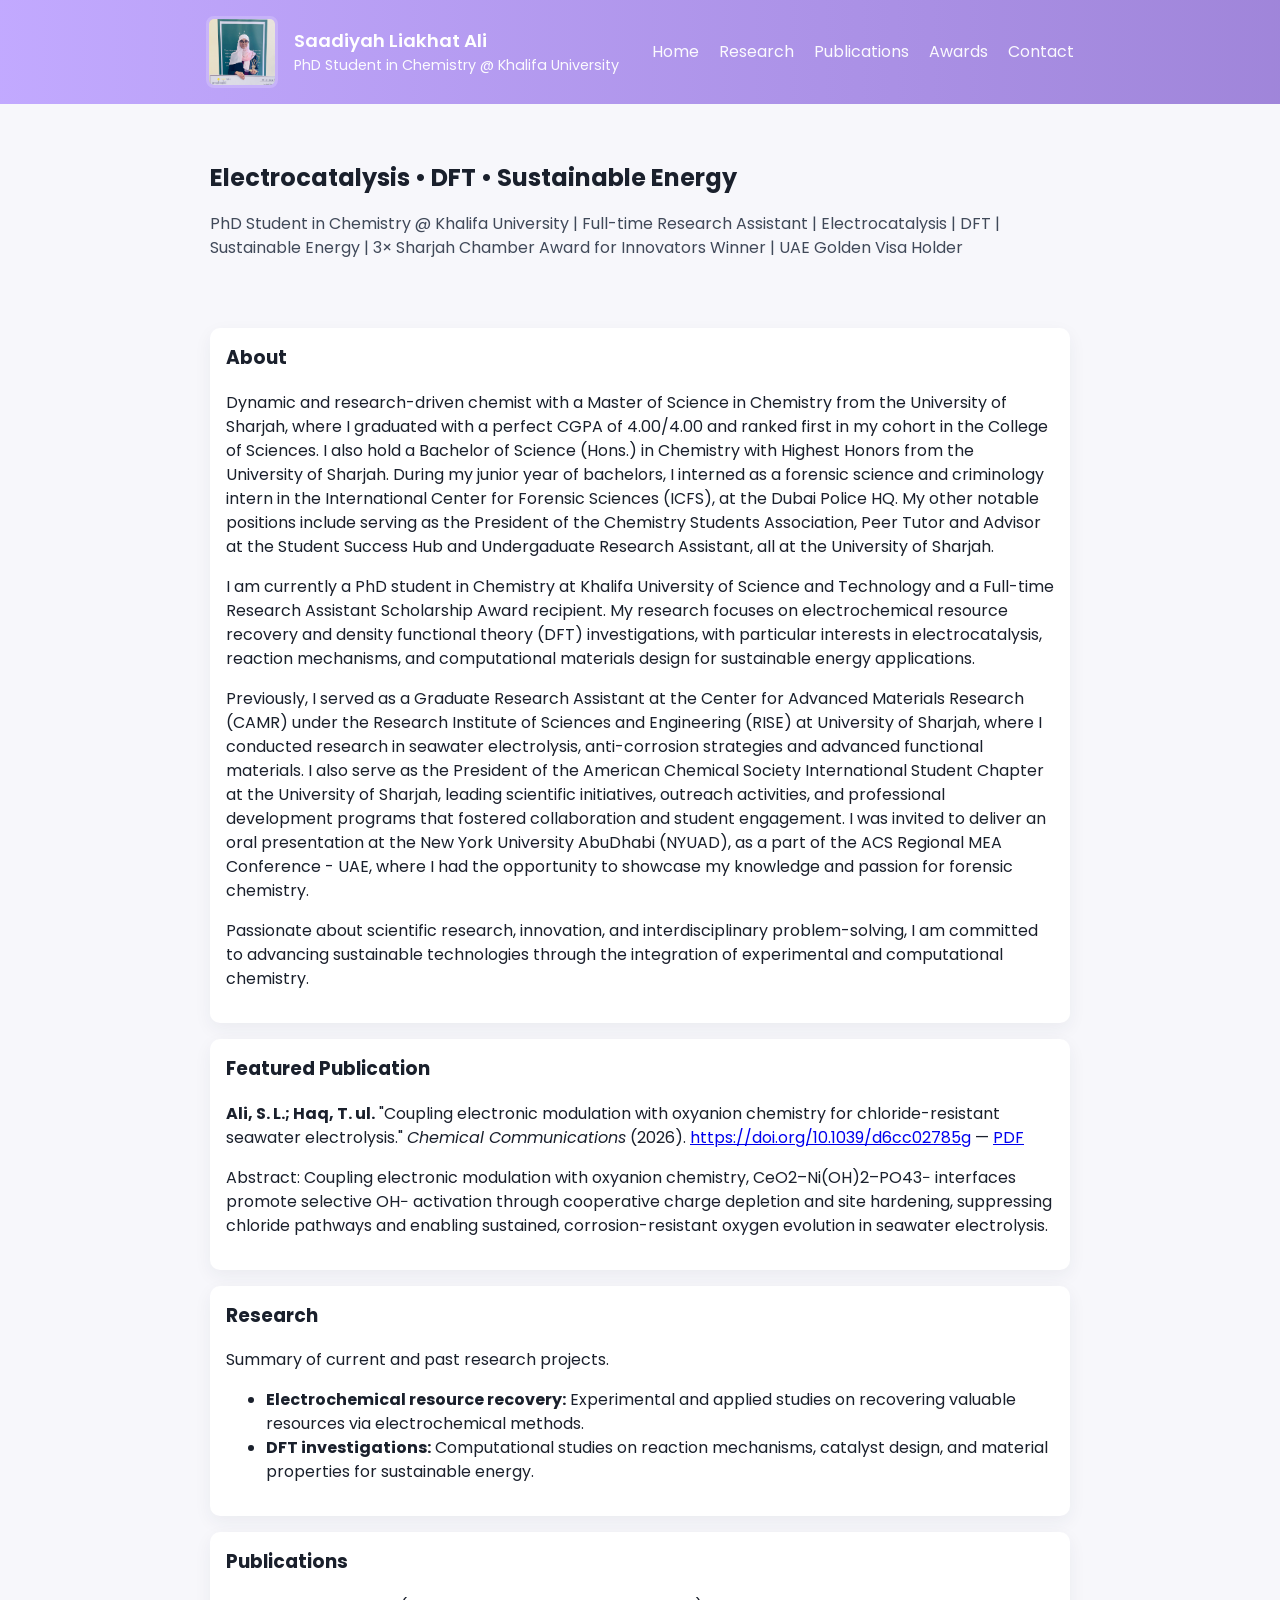
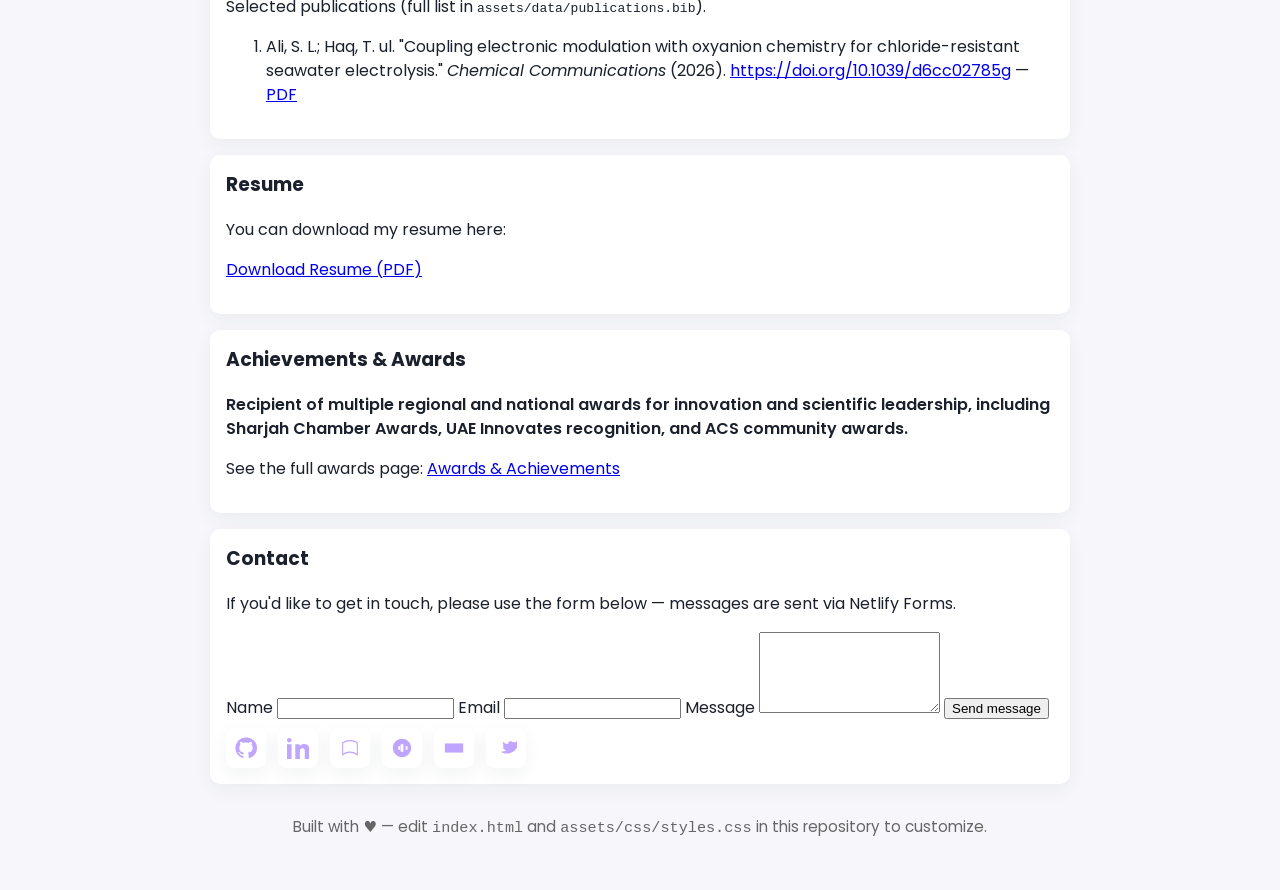
==== commit 2bef04d4: "Use uploaded saadiyah.JPG for header image (cache-bust)" ====
--- a/index.html
+++ b/index.html
@@ -13,7 +13,7 @@
   <header class="site-header">
     <div class="container header-inner">
       <div class="brand">
-        <img src="/assets/images/saadiyah.jpg" alt="Saadiyah Liakhat Ali" class="avatar" />
+        <img src="/saadiyah.JPG?v=2" alt="Saadiyah Liakhat Ali" class="avatar" />
         <div>
           <h1 class="site-title">Saadiyah Liakhat Ali</h1>
           <p class="subtitle">PhD Student in Chemistry @ Khalifa University</p>
